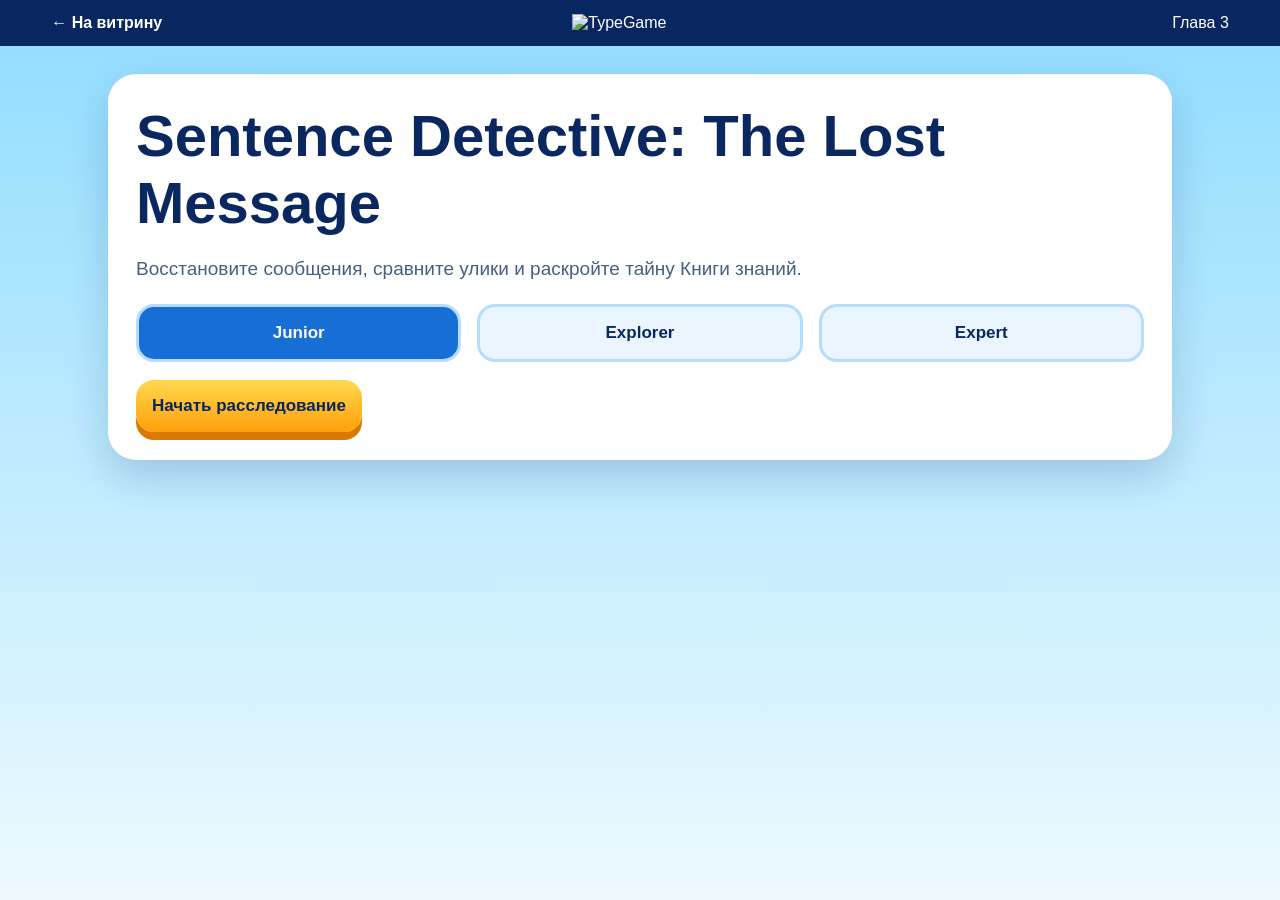
==== games/sentence-detective.html @ 7f455b50 "Add files via upload First version of TypeGame" ====
<!DOCTYPE html><html lang="ru"><head><meta charset="UTF-8"><meta name="viewport" content="width=device-width,initial-scale=1"><title>Sentence Detective</title><link rel="stylesheet" href="game.css"></head>
<body><header class="top"><a href="../index.html">← На витрину</a><img class="logo" src="../images/logo/logo.svg" alt="TypeGame"><span>Глава 3</span></header><main class="wrap">
<section class="panel" id="start"><h1>Sentence Detective: The Lost Message</h1><p class="lead">Восстановите сообщения, сравните улики и раскройте тайну Книги знаний.</p><div class="choices"><button class="choice active" data-mode="junior">Junior</button><button class="choice" data-mode="explorer">Explorer</button><button class="choice" data-mode="expert">Expert</button></div><br><button class="btn" id="startBtn">Начать расследование</button></section>
<section class="panel hidden" id="game"><div class="hud"><span>Сцена: <b id="scene">1</b>/5</span><span>Очки: <b id="score">0</b></span><span>Подсказки: <b id="hints">3</b></span></div><div class="mission"><h2 id="caseTitle">Crime Scene</h2><p>Нажимайте на слова в правильном порядке.</p></div><h3>Собранное предложение</h3><div class="sentence-line" id="line"></div><h3>Найденные слова</h3><div class="sentence-pool" id="pool"></div><button class="btn" id="checkBtn">Проверить</button> <button class="btn" id="resetBtn">Сбросить</button><div class="feedback" id="feedback"></div></section>
<section class="panel result hidden" id="result"><h2 id="resultTitle"></h2><p class="lead" id="resultText"></p><button class="btn" onclick="location.reload()">Сыграть снова</button> <a class="btn" href="../index.html">На витрину</a></section></main>
<audio id="correctSound" src="../sounds/correct.wav"></audio><audio id="wrongSound" src="../sounds/wrong.wav"></audio><audio id="victorySound" src="../sounds/victory.wav"></audio>
<script>
const cases={junior:['The book is missing','The owl found a key','The fox saw a shadow','The beaver opened the door','The librarian hid the map'],explorer:['The mysterious visitor left the library early','Professor Owl discovered a torn blue ticket','Captain Fox followed footprints to the station','Builder Beaver repaired the secret underground door','The station manager returned the stolen book'],expert:['Although the alarm rang nobody saw the masked visitor','The detective realised that the first witness had lied','A hidden message revealed where the ancient key was kept','Before sunrise the team entered the abandoned clock tower','The evidence proved that the curator had protected the book']};
let mode='junior',i=0,score=0,hints=3,selected=[];const titles=['Crime Scene','Witness Interview','Evidence Lab','Suspect Check','Final Deduction'];const start=document.getElementById('start'),game=document.getElementById('game'),result=document.getElementById('result'),pool=document.getElementById('pool'),line=document.getElementById('line');
document.querySelectorAll('.choice').forEach(b=>b.onclick=()=>{document.querySelectorAll('.choice').forEach(x=>x.classList.remove('active'));b.classList.add('active');mode=b.dataset.mode});
const shuffle=a=>[...a].sort(()=>Math.random()-.5);
function draw(){selected=[];line.innerHTML='';pool.innerHTML='';document.getElementById('scene').textContent=i+1;document.getElementById('score').textContent=score;document.getElementById('hints').textContent=hints;document.getElementById('caseTitle').textContent=titles[i];shuffle(cases[mode][i].split(' ')).forEach(w=>{const b=document.createElement('button');b.className='word';b.textContent=w;b.onclick=()=>{selected.push(w);line.appendChild(b)};pool.appendChild(b)})}
document.getElementById('resetBtn').onclick=draw;document.getElementById('checkBtn').onclick=()=>{const built=selected.join(' '),expected=cases[mode][i],f=document.getElementById('feedback');if(built===expected){score+=200;f.textContent='Улика расшифрована!';f.className='feedback correct';document.getElementById('correctSound').play().catch(()=>{});i++;if(i>=5)return finish(true);setTimeout(draw,450)}else{hints--;f.textContent='Порядок неверный.';f.className='feedback wrong';document.getElementById('wrongSound').play().catch(()=>{});document.getElementById('hints').textContent=hints;if(hints<=0)return finish(false)}};
function finish(win){game.classList.add('hidden');result.classList.remove('hidden');document.getElementById('resultTitle').textContent=win?'Mystery solved!':'Investigation paused';document.getElementById('resultText').textContent=win?`Вы раскрыли дело. Очки: ${score}. Книга знаний спасена.`:`Подсказки закончились. Очки: ${score}.`;if(win)document.getElementById('victorySound').play().catch(()=>{});localStorage.setItem('typegame_sentence_complete',win?'1':'0')}
document.getElementById('startBtn').onclick=()=>{i=0;score=0;hints=3;start.classList.add('hidden');game.classList.remove('hidden');draw()};
</script></body></html>
---- games/game.css ----
*{box-sizing:border-box}body{margin:0;font-family:Arial,Helvetica,sans-serif;background:linear-gradient(180deg,#8fdcff,#edfaff);color:#0a285f;min-height:100vh}.top{display:flex;align-items:center;justify-content:space-between;padding:14px 4vw;background:#08265f;color:#fff}.top a{color:#fff;text-decoration:none;font-weight:900}.logo{width:190px}.wrap{max-width:1100px;margin:28px auto;padding:0 18px}.panel{background:#fff;border-radius:28px;padding:28px;box-shadow:0 18px 40px rgba(7,39,94,.18);margin-bottom:22px}.hidden{display:none!important}h1{font-size:clamp(34px,5vw,58px);margin:0 0 12px}.lead{font-size:19px;line-height:1.5;color:#456080}.choices{display:grid;grid-template-columns:repeat(3,1fr);gap:16px;margin-top:20px}.choice,.btn{border:0;border-radius:18px;padding:16px;font-weight:900;font-size:17px;cursor:pointer}.choice{background:#eaf5ff;color:#0a285f;border:3px solid #b6ddff}.choice.active{background:#176fd5;color:#fff}.btn{display:inline-block;background:linear-gradient(#ffd94e,#ff9f0a);color:#08265f;box-shadow:0 8px 0 #d97900;text-decoration:none}.hud{display:flex;justify-content:space-between;gap:10px;flex-wrap:wrap;margin-bottom:18px}.hud span{background:#eaf5ff;border-radius:999px;padding:10px 14px;font-weight:900}.mission{background:linear-gradient(135deg,#154da0,#0a2b70);color:#fff;border-radius:25px;padding:24px;text-align:center}.mission h2{font-size:32px;margin:0 0 8px}.task{font-size:46px;font-weight:900;margin:25px 0}.input{width:100%;padding:16px;border:3px solid #a7d8ff;border-radius:16px;font-size:22px}.feedback{min-height:30px;margin:12px 0;font-weight:900}.correct{color:#0b9d48}.wrong{color:#d32938}.evidence{display:grid;grid-template-columns:repeat(4,1fr);gap:10px;margin-top:18px}.clue{padding:12px;border-radius:14px;background:#eef4fb;text-align:center;font-weight:900}.clue.found{background:#dff8df;color:#167434}.targets{display:grid;grid-template-columns:repeat(3,1fr);gap:14px;margin:20px 0}.target{padding:22px;border-radius:18px;border:3px solid #b7d9ff;background:#eef7ff;font-size:20px;font-weight:900;cursor:pointer}.sentence-pool,.sentence-line{display:flex;gap:10px;flex-wrap:wrap;min-height:70px;padding:15px;border-radius:18px;background:#edf7ff;margin:14px 0}.word{padding:12px 16px;border:0;border-radius:14px;background:#176fd5;color:#fff;font-weight:900;cursor:pointer}.result{text-align:center}.result h2{font-size:44px}@media(max-width:720px){.choices,.targets{grid-template-columns:1fr}.evidence{grid-template-columns:repeat(2,1fr)}}
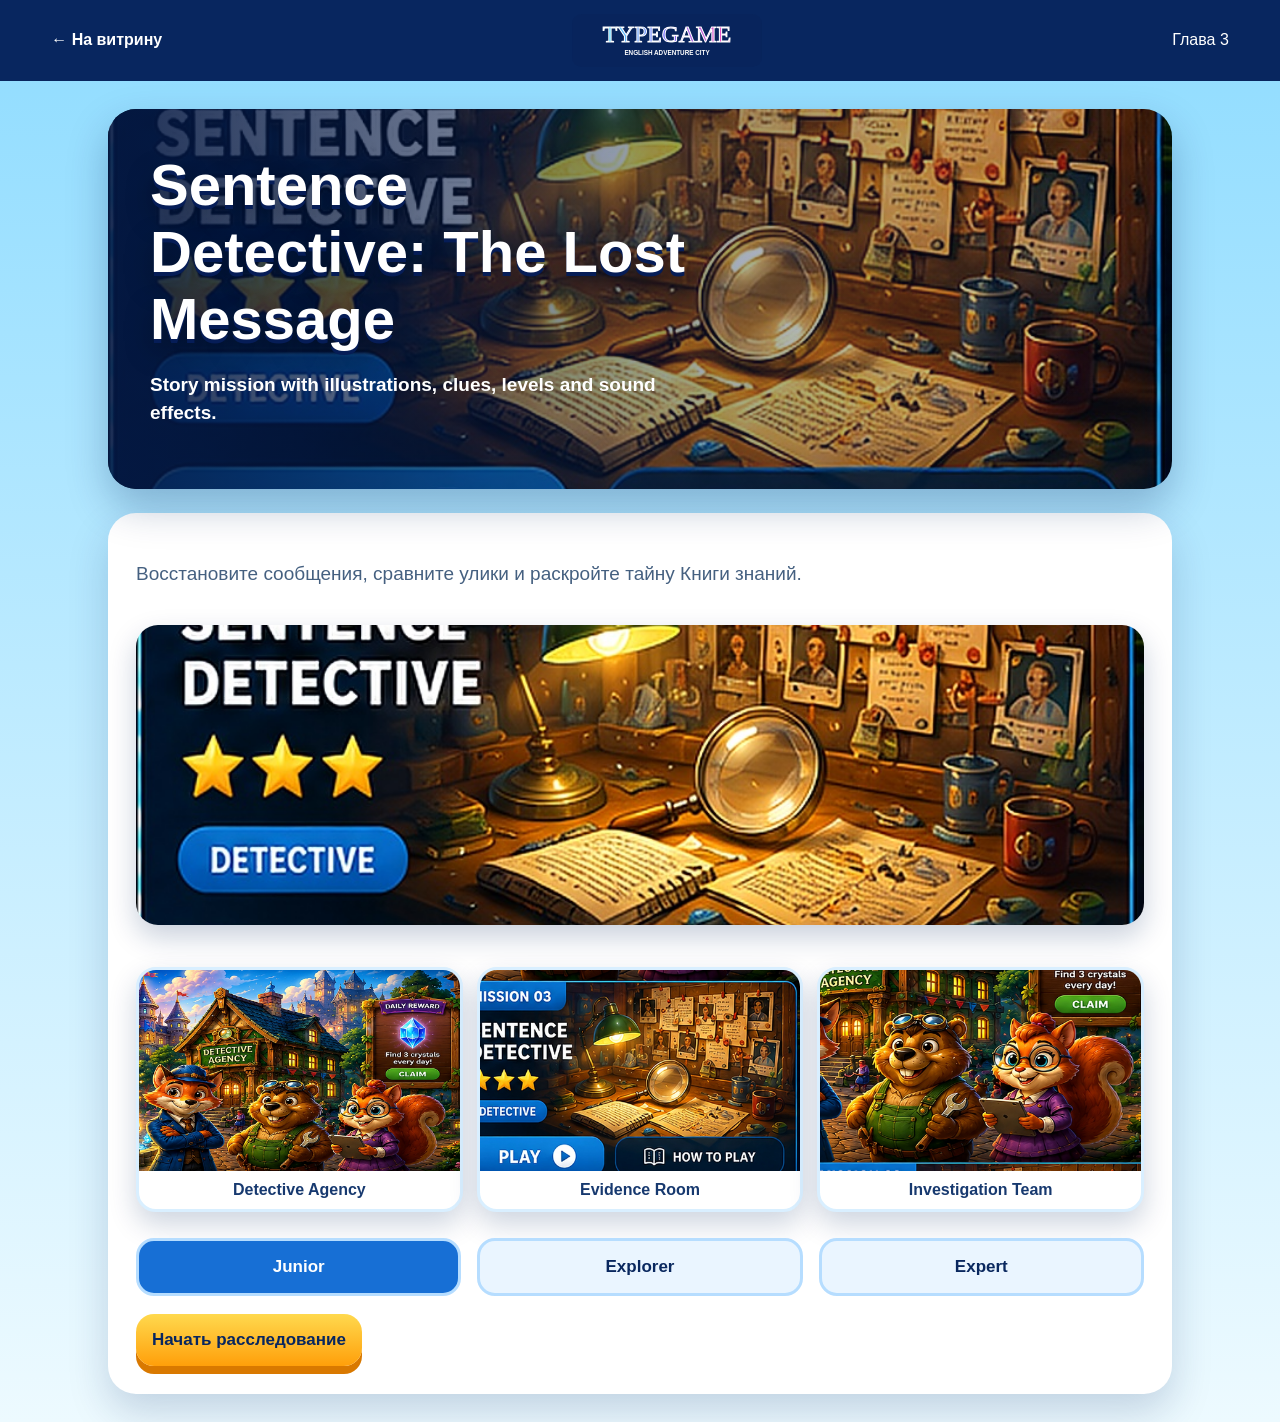
==== commit d5e6d0e5: "Add files via upload" ====
--- a/games/sentence-detective.html
+++ b/games/sentence-detective.html
@@ -1,7 +1,18 @@
 <!DOCTYPE html><html lang="ru"><head><meta charset="UTF-8"><meta name="viewport" content="width=device-width,initial-scale=1"><title>Sentence Detective</title><link rel="stylesheet" href="game.css"></head>
 <body><header class="top"><a href="../index.html">← На витрину</a><img class="logo" src="../images/logo/logo.svg" alt="TypeGame"><span>Глава 3</span></header><main class="wrap">
-<section class="panel" id="start"><h1>Sentence Detective: The Lost Message</h1><p class="lead">Восстановите сообщения, сравните улики и раскройте тайну Книги знаний.</p><div class="choices"><button class="choice active" data-mode="junior">Junior</button><button class="choice" data-mode="explorer">Explorer</button><button class="choice" data-mode="expert">Expert</button></div><br><button class="btn" id="startBtn">Начать расследование</button></section>
-<section class="panel hidden" id="game"><div class="hud"><span>Сцена: <b id="scene">1</b>/5</span><span>Очки: <b id="score">0</b></span><span>Подсказки: <b id="hints">3</b></span></div><div class="mission"><h2 id="caseTitle">Crime Scene</h2><p>Нажимайте на слова в правильном порядке.</p></div><h3>Собранное предложение</h3><div class="sentence-line" id="line"></div><h3>Найденные слова</h3><div class="sentence-pool" id="pool"></div><button class="btn" id="checkBtn">Проверить</button> <button class="btn" id="resetBtn">Сбросить</button><div class="feedback" id="feedback"></div></section>
+<section class="game-hero game-hero-sentence">
+  <div class="game-hero-content">
+    <h1>Sentence Detective: The Lost Message</h1>
+    <p class="lead">Story mission with illustrations, clues, levels and sound effects.</p>
+  </div>
+</section>
+<section class="panel" id="start"><p class="lead">Восстановите сообщения, сравните улики и раскройте тайну Книги знаний.</p><img class="story-image" src="../images/cards/sentence-detective-wow.jpg" alt="Sentence Detective: The Lost Message"><div class="story-gallery"><figure><img src="../images/games/sentence-detective/agency.jpg" alt="Detective Agency"><figcaption>Detective Agency</figcaption></figure><figure><img src="../images/games/sentence-detective/evidence-room.jpg" alt="Evidence room"><figcaption>Evidence Room</figcaption></figure><figure><img src="../images/games/sentence-detective/detective-team.jpg" alt="Detective team"><figcaption>Investigation Team</figcaption></figure></div><div class="choices"><button class="choice active" data-mode="junior">Junior</button><button class="choice" data-mode="explorer">Explorer</button><button class="choice" data-mode="expert">Expert</button></div><br><button class="btn" id="startBtn">Начать расследование</button></section>
+<section class="panel hidden" id="game"><div class="mission-scene sentence-scene">
+      <div class="mission-scene-text">
+        <h2>Investigate the Lost Message</h2>
+        <p>Restore secret sentences, compare evidence and reveal who hid the Book of Knowledge.</p>
+      </div>
+    </div><div class="hud"><span>Сцена: <b id="scene">1</b>/5</span><span>Очки: <b id="score">0</b></span><span>Подсказки: <b id="hints">3</b></span></div><div class="mission"><h2 id="caseTitle">Crime Scene</h2><p>Нажимайте на слова в правильном порядке.</p></div><h3>Собранное предложение</h3><div class="sentence-line" id="line"></div><h3>Найденные слова</h3><div class="sentence-pool" id="pool"></div><button class="btn" id="checkBtn">Проверить</button> <button class="btn" id="resetBtn">Сбросить</button><div class="feedback" id="feedback"></div></section>
 <section class="panel result hidden" id="result"><h2 id="resultTitle"></h2><p class="lead" id="resultText"></p><button class="btn" onclick="location.reload()">Сыграть снова</button> <a class="btn" href="../index.html">На витрину</a></section></main>
 <audio id="correctSound" src="../sounds/correct.wav"></audio><audio id="wrongSound" src="../sounds/wrong.wav"></audio><audio id="victorySound" src="../sounds/victory.wav"></audio>
 <script>
--- a/games/game.css
+++ b/games/game.css
@@ -1 +1,127 @@
-*{box-sizing:border-box}body{margin:0;font-family:Arial,Helvetica,sans-serif;background:linear-gradient(180deg,#8fdcff,#edfaff);color:#0a285f;min-height:100vh}.top{display:flex;align-items:center;justify-content:space-between;padding:14px 4vw;background:#08265f;color:#fff}.top a{color:#fff;text-decoration:none;font-weight:900}.logo{width:190px}.wrap{max-width:1100px;margin:28px auto;padding:0 18px}.panel{background:#fff;border-radius:28px;padding:28px;box-shadow:0 18px 40px rgba(7,39,94,.18);margin-bottom:22px}.hidden{display:none!important}h1{font-size:clamp(34px,5vw,58px);margin:0 0 12px}.lead{font-size:19px;line-height:1.5;color:#456080}.choices{display:grid;grid-template-columns:repeat(3,1fr);gap:16px;margin-top:20px}.choice,.btn{border:0;border-radius:18px;padding:16px;font-weight:900;font-size:17px;cursor:pointer}.choice{background:#eaf5ff;color:#0a285f;border:3px solid #b6ddff}.choice.active{background:#176fd5;color:#fff}.btn{display:inline-block;background:linear-gradient(#ffd94e,#ff9f0a);color:#08265f;box-shadow:0 8px 0 #d97900;text-decoration:none}.hud{display:flex;justify-content:space-between;gap:10px;flex-wrap:wrap;margin-bottom:18px}.hud span{background:#eaf5ff;border-radius:999px;padding:10px 14px;font-weight:900}.mission{background:linear-gradient(135deg,#154da0,#0a2b70);color:#fff;border-radius:25px;padding:24px;text-align:center}.mission h2{font-size:32px;margin:0 0 8px}.task{font-size:46px;font-weight:900;margin:25px 0}.input{width:100%;padding:16px;border:3px solid #a7d8ff;border-radius:16px;font-size:22px}.feedback{min-height:30px;margin:12px 0;font-weight:900}.correct{color:#0b9d48}.wrong{color:#d32938}.evidence{display:grid;grid-template-columns:repeat(4,1fr);gap:10px;margin-top:18px}.clue{padding:12px;border-radius:14px;background:#eef4fb;text-align:center;font-weight:900}.clue.found{background:#dff8df;color:#167434}.targets{display:grid;grid-template-columns:repeat(3,1fr);gap:14px;margin:20px 0}.target{padding:22px;border-radius:18px;border:3px solid #b7d9ff;background:#eef7ff;font-size:20px;font-weight:900;cursor:pointer}.sentence-pool,.sentence-line{display:flex;gap:10px;flex-wrap:wrap;min-height:70px;padding:15px;border-radius:18px;background:#edf7ff;margin:14px 0}.word{padding:12px 16px;border:0;border-radius:14px;background:#176fd5;color:#fff;font-weight:900;cursor:pointer}.result{text-align:center}.result h2{font-size:44px}@media(max-width:720px){.choices,.targets{grid-template-columns:1fr}.evidence{grid-template-columns:repeat(2,1fr)}}+*{box-sizing:border-box}body{margin:0;font-family:Arial,Helvetica,sans-serif;background:linear-gradient(180deg,#8fdcff,#edfaff);color:#0a285f;min-height:100vh}.top{display:flex;align-items:center;justify-content:space-between;padding:14px 4vw;background:#08265f;color:#fff}.top a{color:#fff;text-decoration:none;font-weight:900}.logo{width:190px}.wrap{max-width:1100px;margin:28px auto;padding:0 18px}.panel{background:#fff;border-radius:28px;padding:28px;box-shadow:0 18px 40px rgba(7,39,94,.18);margin-bottom:22px}.hidden{display:none!important}h1{font-size:clamp(34px,5vw,58px);margin:0 0 12px}.lead{font-size:19px;line-height:1.5;color:#456080}.choices{display:grid;grid-template-columns:repeat(3,1fr);gap:16px;margin-top:20px}.choice,.btn{border:0;border-radius:18px;padding:16px;font-weight:900;font-size:17px;cursor:pointer}.choice{background:#eaf5ff;color:#0a285f;border:3px solid #b6ddff}.choice.active{background:#176fd5;color:#fff}.btn{display:inline-block;background:linear-gradient(#ffd94e,#ff9f0a);color:#08265f;box-shadow:0 8px 0 #d97900;text-decoration:none}.hud{display:flex;justify-content:space-between;gap:10px;flex-wrap:wrap;margin-bottom:18px}.hud span{background:#eaf5ff;border-radius:999px;padding:10px 14px;font-weight:900}.mission{background:linear-gradient(135deg,#154da0,#0a2b70);color:#fff;border-radius:25px;padding:24px;text-align:center}.mission h2{font-size:32px;margin:0 0 8px}.task{font-size:46px;font-weight:900;margin:25px 0}.input{width:100%;padding:16px;border:3px solid #a7d8ff;border-radius:16px;font-size:22px}.feedback{min-height:30px;margin:12px 0;font-weight:900}.correct{color:#0b9d48}.wrong{color:#d32938}.evidence{display:grid;grid-template-columns:repeat(4,1fr);gap:10px;margin-top:18px}.clue{padding:12px;border-radius:14px;background:#eef4fb;text-align:center;font-weight:900}.clue.found{background:#dff8df;color:#167434}.targets{display:grid;grid-template-columns:repeat(3,1fr);gap:14px;margin:20px 0}.target{padding:22px;border-radius:18px;border:3px solid #b7d9ff;background:#eef7ff;font-size:20px;font-weight:900;cursor:pointer}.sentence-pool,.sentence-line{display:flex;gap:10px;flex-wrap:wrap;min-height:70px;padding:15px;border-radius:18px;background:#edf7ff;margin:14px 0}.word{padding:12px 16px;border:0;border-radius:14px;background:#176fd5;color:#fff;font-weight:900;cursor:pointer}.result{text-align:center}.result h2{font-size:44px}@media(max-width:720px){.choices,.targets{grid-template-columns:1fr}.evidence{grid-template-columns:repeat(2,1fr)}}
+
+/* VISUAL STORY UPGRADE */
+.game-hero{
+  position:relative;
+  min-height:330px;
+  margin-bottom:24px;
+  overflow:hidden;
+  border-radius:28px;
+  background-position:center;
+  background-size:cover;
+  box-shadow:0 18px 40px rgba(7,39,94,.28);
+}
+.game-hero::after{
+  content:"";
+  position:absolute;inset:0;
+  background:linear-gradient(90deg,rgba(4,24,67,.90),rgba(4,24,67,.42),rgba(4,24,67,.08));
+}
+.game-hero-content{
+  position:relative;z-index:2;
+  max-width:620px;padding:42px;color:#fff;
+}
+.game-hero-content h1{
+  color:#fff;
+  text-shadow:0 4px 0 #061d57,0 12px 28px rgba(0,0,0,.35);
+}
+.game-hero-content .lead{color:#fff;font-weight:700}
+.game-hero-word{background-image:url("../images/cards/word-sprint-wow.jpg")}
+.game-hero-grammar{background-image:url("../images/cards/grammar-defender-wow.jpg")}
+.game-hero-sentence{background-image:url("../images/cards/sentence-detective-wow.jpg")}
+.story-image{
+  width:100%;
+  max-height:300px;
+  object-fit:cover;
+  border-radius:22px;
+  margin:18px 0;
+  box-shadow:0 12px 28px rgba(7,39,94,.22);
+}
+.scene-grid{
+  display:grid;
+  grid-template-columns:1fr 1fr;
+  gap:18px;
+  margin:20px 0;
+}
+.scene-card{
+  background:#eef7ff;
+  border-radius:20px;
+  padding:18px;
+  border:3px solid #cfe9ff;
+}
+.scene-card img{
+  width:100%;
+  aspect-ratio:16/10;
+  object-fit:cover;
+  border-radius:16px;
+}
+@media(max-width:720px){
+  .game-hero-content{padding:28px 22px}
+  .scene-grid{grid-template-columns:1fr}
+}
+
+
+/* FULL ILLUSTRATED GAME SCENES */
+.story-gallery{
+  display:grid;
+  grid-template-columns:repeat(3,1fr);
+  gap:14px;
+  margin:20px 0 26px;
+}
+.story-gallery figure{
+  margin:0;
+  overflow:hidden;
+  border-radius:20px;
+  background:#fff;
+  box-shadow:0 12px 28px rgba(7,39,94,.20);
+  border:3px solid #d9efff;
+}
+.story-gallery img{
+  width:100%;
+  aspect-ratio:16/10;
+  object-fit:cover;
+  display:block;
+}
+.story-gallery figcaption{
+  padding:10px 12px;
+  font-weight:900;
+  color:#17396f;
+  text-align:center;
+}
+.mission-scene{
+  position:relative;
+  overflow:hidden;
+  margin:18px 0;
+  border-radius:24px;
+  min-height:230px;
+  background-position:center;
+  background-size:cover;
+  box-shadow:0 14px 32px rgba(7,39,94,.22);
+}
+.mission-scene::after{
+  content:"";
+  position:absolute;inset:0;
+  background:linear-gradient(90deg,rgba(5,25,68,.82),rgba(5,25,68,.18));
+}
+.mission-scene-text{
+  position:relative;
+  z-index:2;
+  max-width:560px;
+  padding:28px;
+  color:#fff;
+}
+.mission-scene-text h2{
+  margin:0 0 8px;
+  color:#fff;
+  font-size:30px;
+}
+.mission-scene-text p{
+  margin:0;
+  line-height:1.5;
+  font-weight:700;
+}
+.word-scene{background-image:url("../images/games/word-sprint/library.jpg")}
+.grammar-scene{background-image:url("../images/games/grammar-defender/academy.jpg")}
+.sentence-scene{background-image:url("../images/games/sentence-detective/agency.jpg")}
+@media(max-width:760px){
+  .story-gallery{grid-template-columns:1fr}
+}
